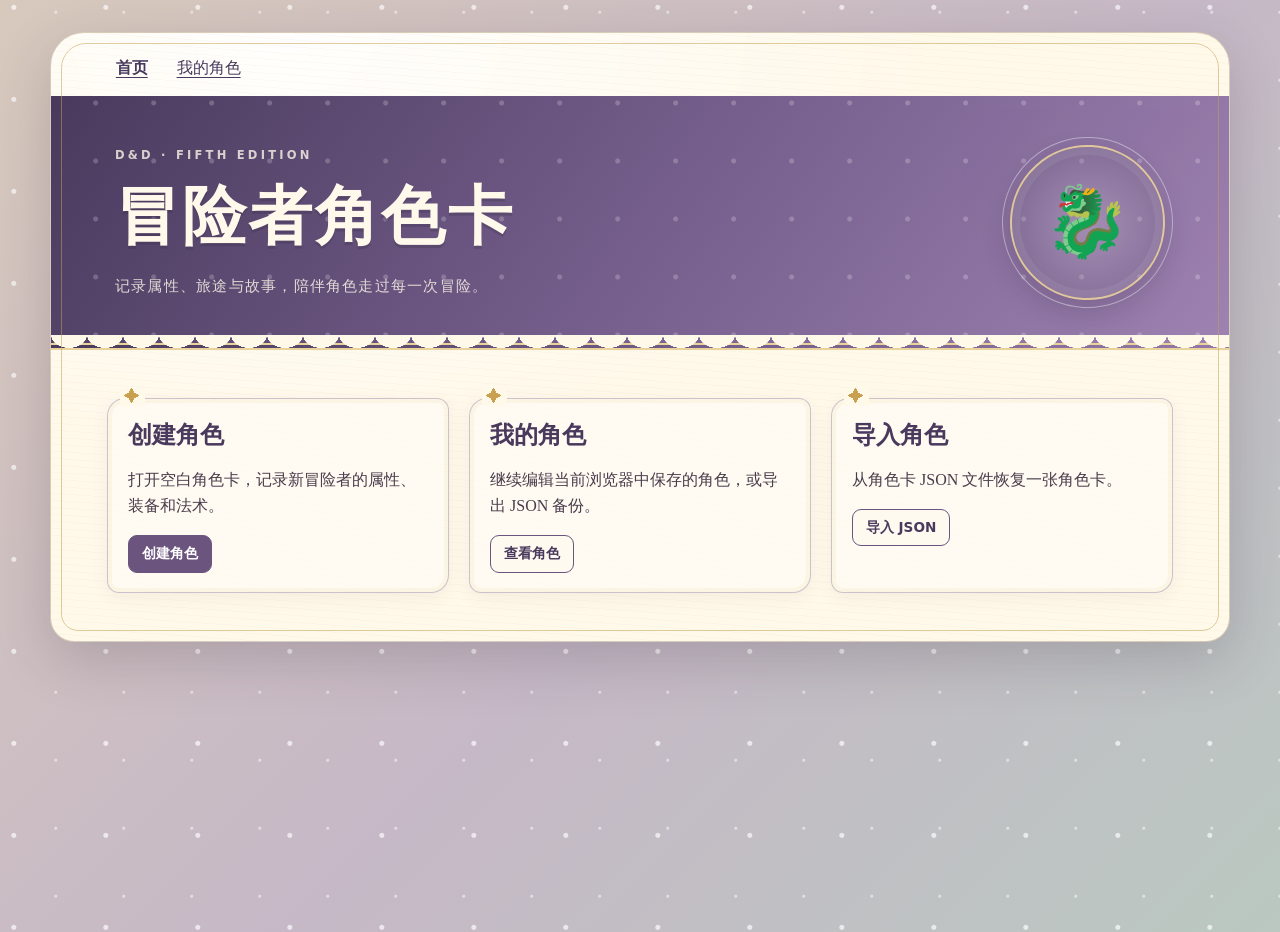
==== index.html @ b2ff7030 "normal update" ====
<!doctype html>
<html lang="zh-CN">
<head>
  <meta charset="utf-8">
  <meta name="viewport" content="width=device-width, initial-scale=1">
  <title>冒险者角色卡</title>
  <link rel="stylesheet" href="css/site.css">
</head>
<body>
  <main class="sheet">
    <nav aria-label="网站导航"><a aria-current="page" href="index.html">首页</a><a href="characters.html">我的角色</a></nav>
    <header class="hero">
      <div><p class="eyebrow">D&D · FIFTH EDITION</p><h1>冒险者角色卡</h1><p class="hero-note">记录属性、旅途与故事，陪伴角色走过每一次冒险。</p></div>
      <div class="dragon" aria-hidden="true">🐉</div>
    </header>
    <section class="content grid" aria-label="角色卡工具">
      <article class="panel"><h2>创建角色</h2><p>打开空白角色卡，记录新冒险者的属性、装备和法术。</p><a class="button primary" href="character.html?mode=new">创建角色</a></article>
      <article class="panel"><h2>我的角色</h2><p>继续编辑当前浏览器中保存的角色，或导出 JSON 备份。</p><a class="button" href="characters.html">查看角色</a></article>
      <article class="panel"><h2>导入角色</h2><p>从角色卡 JSON 文件恢复一张角色卡。</p><a class="button" href="character.html?mode=import">导入 JSON</a></article>
    </section>
  </main>
</body>
</html>
---- css/site.css ----
:root{--ink:#493c4c;--muted:#796e79;--paper:#fff9ea;--purple:#6b557f;--deep:#493a5d;--lav:#b8a3d0;--gold:#c99f50;--sage:#8fa590;--rose:#c98493;--line:rgba(89,66,89,.28);--shadow:0 18px 55px rgba(52,38,49,.2)}
*{box-sizing:border-box}
body{margin:0;min-height:100vh;color:var(--ink);font-family:"Noto Serif SC","Songti SC",STSong,Georgia,serif;background:radial-gradient(circle at 15% 8%,#ffffffa8 0 2px,transparent 3px),radial-gradient(circle at 82% 18%,#ffffff80 0 1px,transparent 2px),linear-gradient(135deg,#d8c9bd,#c6b8c6 55%,#bac8c1);background-size:92px 92px,68px 68px,auto}
.sheet{--hp-tint:transparent;width:min(1180px,calc(100% - 2.5rem));margin:2rem auto 5rem;position:relative;overflow:hidden;border:1px solid #74523747;border-radius:34px 34px 24px 24px;box-shadow:var(--shadow);background:linear-gradient(var(--hp-tint),var(--hp-tint)),repeating-linear-gradient(4deg,#79573806 0 1px,transparent 1px 7px),radial-gradient(ellipse at 20% 0%,#ffffffe0,transparent 48%),var(--paper);transition:filter .55s ease,box-shadow .55s ease}
.sheet:before{content:"";position:absolute;inset:10px;border:1px solid #c69e5185;border-radius:25px 25px 17px 17px;pointer-events:none;z-index:5}
.hero{min-height:250px;position:relative;display:grid;grid-template-columns:1fr auto;align-items:center;gap:2rem;padding:3.1rem 4rem 2.7rem;color:#fff9ec;background:radial-gradient(circle at 77% 12%,#ffffff35 0 2px,transparent 3px),linear-gradient(125deg,var(--deep),#78618f 55%,#9e82b1);background-size:58px 58px,auto;border-bottom:7px double #ead39a}
.hero:after{content:"";position:absolute;left:0;right:0;bottom:-15px;height:23px;background:radial-gradient(18px 13px at 18px 0,var(--paper) 98%,transparent 100%) repeat-x;background-size:36px 23px}
.eyebrow{margin:0 0 .65rem;letter-spacing:.28em;font:700 .72rem/1.2 system-ui,sans-serif;opacity:.78}
h1{margin:0;font-size:clamp(2.3rem,5vw,4.8rem);letter-spacing:.04em;text-shadow:0 3px 0 #34274140}
.hero-note{margin:1rem 0 0;font-size:.96rem;opacity:.82;letter-spacing:.08em}
.dragon{width:clamp(105px,14vw,155px);aspect-ratio:1;display:grid;place-items:center;position:relative;border-radius:50%;color:#fff9ec;font:4.3rem/1 "Segoe UI Emoji","Apple Color Emoji",sans-serif;border:2px solid #ead39a;outline:1px solid #ffffff73;outline-offset:7px;background:radial-gradient(circle,#ffffff35,#37294645);box-shadow:inset 0 0 0 8px #ffffff14,0 12px 28px #281c3138;transform:rotate(3deg);opacity:.88}
.panel{position:relative;padding:1.2rem 1.25rem;border:1px solid #6f588559;border-radius:18px 12px;background:#fffdf6aa;box-shadow:inset 0 0 0 4px #ead39a2e,0 5px 18px #4e3d480f}
.panel:before{content:"✦";position:absolute;left:.72rem;top:-.74rem;color:var(--gold);background:var(--paper);padding:0 .3rem}

nav, .actions { display: flex; align-items: center; flex-wrap: wrap; gap: .7rem; }
nav { padding: 1.2rem 3.5rem .7rem; }
nav a { color: var(--deep); padding: .35rem .55rem; text-underline-offset: .25em; }
nav [aria-current] { font-weight: 700; }
.content { padding: 3rem 3.5rem; }
.grid { display: grid; grid-template-columns: repeat(auto-fit, minmax(min(100%, 16rem), 1fr)); gap: 1.25rem; }
.panel h2 { margin: 0 0 .6rem; color: var(--deep); overflow-wrap: anywhere; }
.panel p { line-height: 1.65; overflow-wrap: anywhere; }
.button { display: inline-block; color: var(--deep); background: #fffaf0; border: 1px solid var(--purple); border-radius: 9px; padding: .55rem .8rem; font: 700 .85rem/1.3 system-ui, sans-serif; text-decoration: none; cursor: pointer; }
.button:hover { background: #efe4f4; }
.button.primary { background: var(--purple); color: white; }
.button.primary:hover { background: var(--deep); }
:focus-visible { outline: 2px solid var(--purple); outline-offset: 3px; }
.actions label { display: flex; align-items: center; flex-wrap: wrap; gap: .5rem; margin-left: auto; }
input[type=search] { max-width: 100%; padding: .55rem .75rem; font: inherit; color: var(--ink); background: #fffaf0; border: 1px solid var(--line); border-radius: 9px; }
.portrait { display: block; width: 100%; height: 11rem; object-fit: contain; border-radius: 9px; background: #efe6de; margin-bottom: 1rem; }
.details, #status { color: var(--muted); font-size: .9rem; }
@media (max-width: 640px) {
  .sheet { width: calc(100% - 1rem); margin: .5rem auto 2rem; }
  nav, .content { padding-inline: 1.5rem; }
  .hero { min-height: 0; padding: 2.4rem 1.5rem; gap: 1rem; }
  .dragon { width: 62px; font-size: 2rem; outline-offset: 4px; }
  .actions label { margin-left: 0; }
}
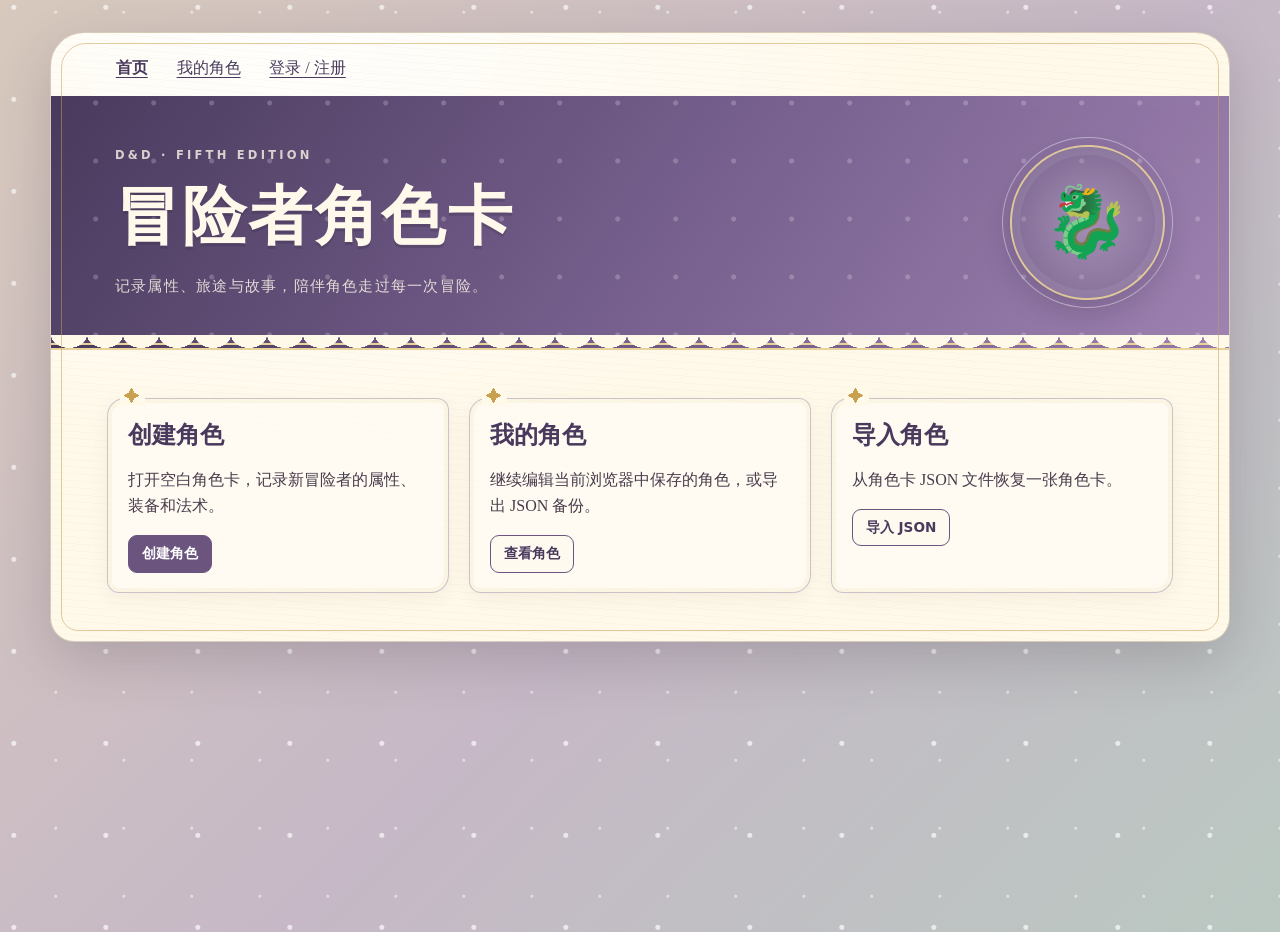
==== commit ca09db69: "normal update" ====
--- a/index.html
+++ b/index.html
@@ -8,7 +8,7 @@
 </head>
 <body>
   <main class="sheet">
-    <nav aria-label="网站导航"><a aria-current="page" href="index.html">首页</a><a href="characters.html">我的角色</a></nav>
+    <nav aria-label="网站导航"><a aria-current="page" href="index.html">首页</a><a href="characters.html">我的角色</a><a href="account.html">登录 / 注册</a></nav>
     <header class="hero">
       <div><p class="eyebrow">D&D · FIFTH EDITION</p><h1>冒险者角色卡</h1><p class="hero-note">记录属性、旅途与故事，陪伴角色走过每一次冒险。</p></div>
       <div class="dragon" aria-hidden="true">🐉</div>
--- a/css/site.css
+++ b/css/site.css
@@ -37,3 +37,11 @@
   .actions label { margin-left: 0; }
 }
 
+
+[hidden] { display: none !important; }
+.storage-tabs { margin-bottom: 1rem; }
+#cloud-account { color: var(--muted); overflow-wrap: anywhere; }
+.account-panel { max-width: 32rem; margin-inline: auto; }
+.account-panel label { display: block; margin: .8rem 0 .3rem; }
+.account-panel input { width: 100%; border: 1px solid var(--line); border-radius: 9px; background: #fffaf0; padding: .55rem .75rem; font: inherit; color: var(--ink); }
+.account-panel form .actions { margin-top: 1rem; }
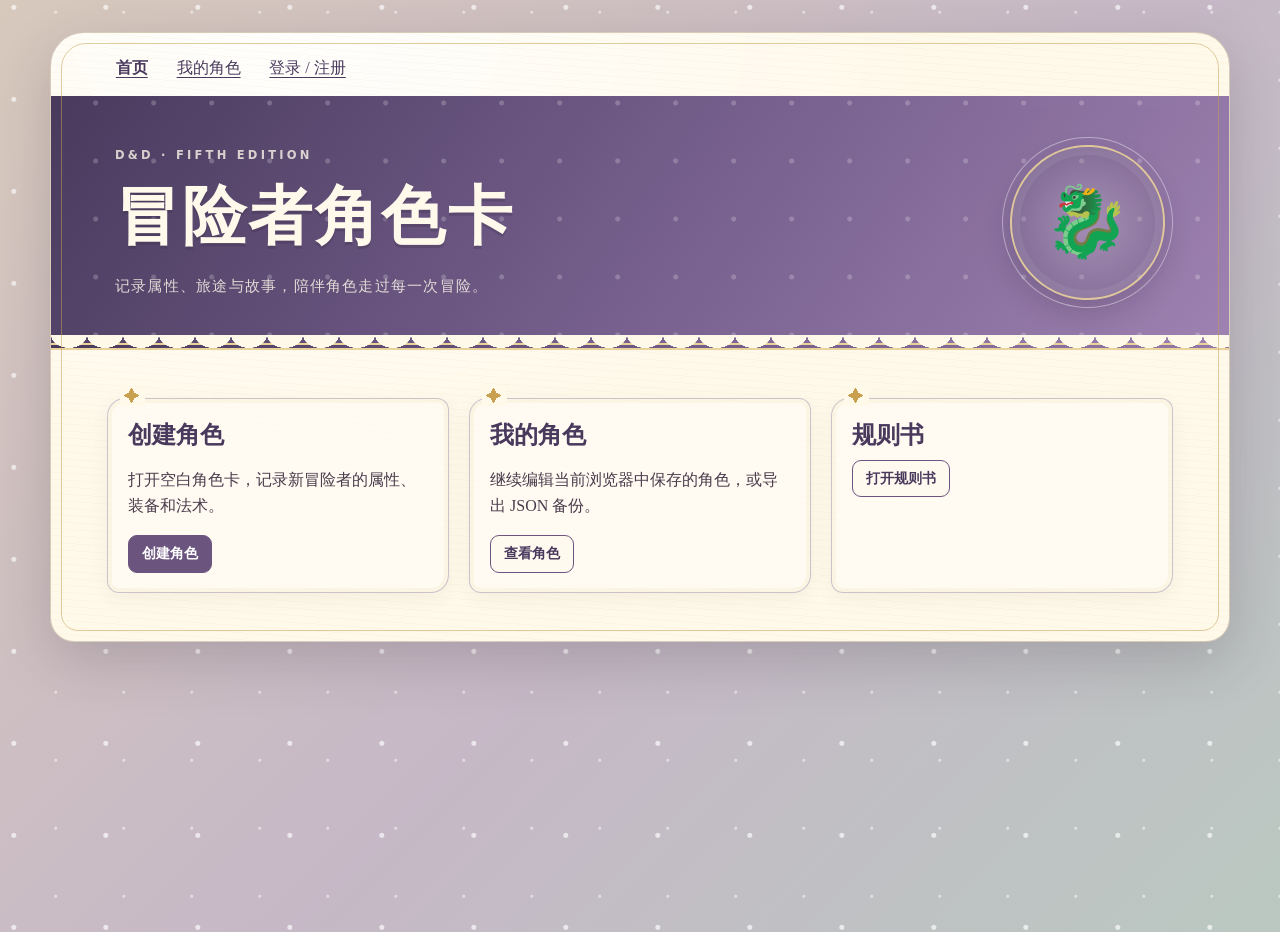
==== commit 50e17017: "normal update" ====
--- a/index.html
+++ b/index.html
@@ -16,7 +16,7 @@
     <section class="content grid" aria-label="角色卡工具">
       <article class="panel"><h2>创建角色</h2><p>打开空白角色卡，记录新冒险者的属性、装备和法术。</p><a class="button primary" href="character.html?mode=new">创建角色</a></article>
       <article class="panel"><h2>我的角色</h2><p>继续编辑当前浏览器中保存的角色，或导出 JSON 备份。</p><a class="button" href="characters.html">查看角色</a></article>
-      <article class="panel"><h2>导入角色</h2><p>从角色卡 JSON 文件恢复一张角色卡。</p><a class="button" href="character.html?mode=import">导入 JSON</a></article>
+      <article class="panel"><h2>规则书</h2><a class="button" href="rules.html">打开规则书</a></article>
     </section>
   </main>
 </body>
--- a/css/site.css
+++ b/css/site.css
@@ -27,7 +27,40 @@
 :focus-visible { outline: 2px solid var(--purple); outline-offset: 3px; }
 .actions label { display: flex; align-items: center; flex-wrap: wrap; gap: .5rem; margin-left: auto; }
 input[type=search] { max-width: 100%; padding: .55rem .75rem; font: inherit; color: var(--ink); background: #fffaf0; border: 1px solid var(--line); border-radius: 9px; }
-.portrait { display: block; width: 100%; height: 11rem; object-fit: contain; border-radius: 9px; background: #efe6de; margin-bottom: 1rem; }
+#characters { grid-template-columns: minmax(0, 1fr); gap: .8rem; }
+.character-card {
+  display: grid;
+  grid-template-areas: "summary" "actions";
+  gap: .55rem 1rem;
+  align-content: center;
+  padding: .85rem 1rem;
+}
+.character-card.has-portrait {
+  grid-template-columns: minmax(0, 1fr) clamp(6rem, 19%, 10.5rem);
+  grid-template-areas: "summary portrait" "actions portrait";
+}
+.character-summary { grid-area: summary; min-width: 0; align-self: end; }
+.character-summary h2 { margin: 0 0 .2rem; font-size: 1.25rem; }
+.character-summary p { margin: .15rem 0 0; line-height: 1.4; }
+.character-card .actions { grid-area: actions; align-self: start; gap: .4rem; }
+.character-card .portrait {
+  grid-area: portrait;
+  align-self: center;
+  display: block;
+  width: 100%;
+  aspect-ratio: 4 / 3;
+  object-fit: contain;
+  border-radius: 9px;
+  background: #efe6de;
+}
+@media (max-width: 640px) {
+  .character-card { padding: .75rem; column-gap: .6rem; }
+  .character-card.has-portrait {
+    grid-template-columns: minmax(0, 1fr) 5.5rem;
+    grid-template-areas: "summary portrait" "actions actions";
+  }
+  .character-summary { align-self: center; }
+}
 .details, #status { color: var(--muted); font-size: .9rem; }
 @media (max-width: 640px) {
   .sheet { width: calc(100% - 1rem); margin: .5rem auto 2rem; }
